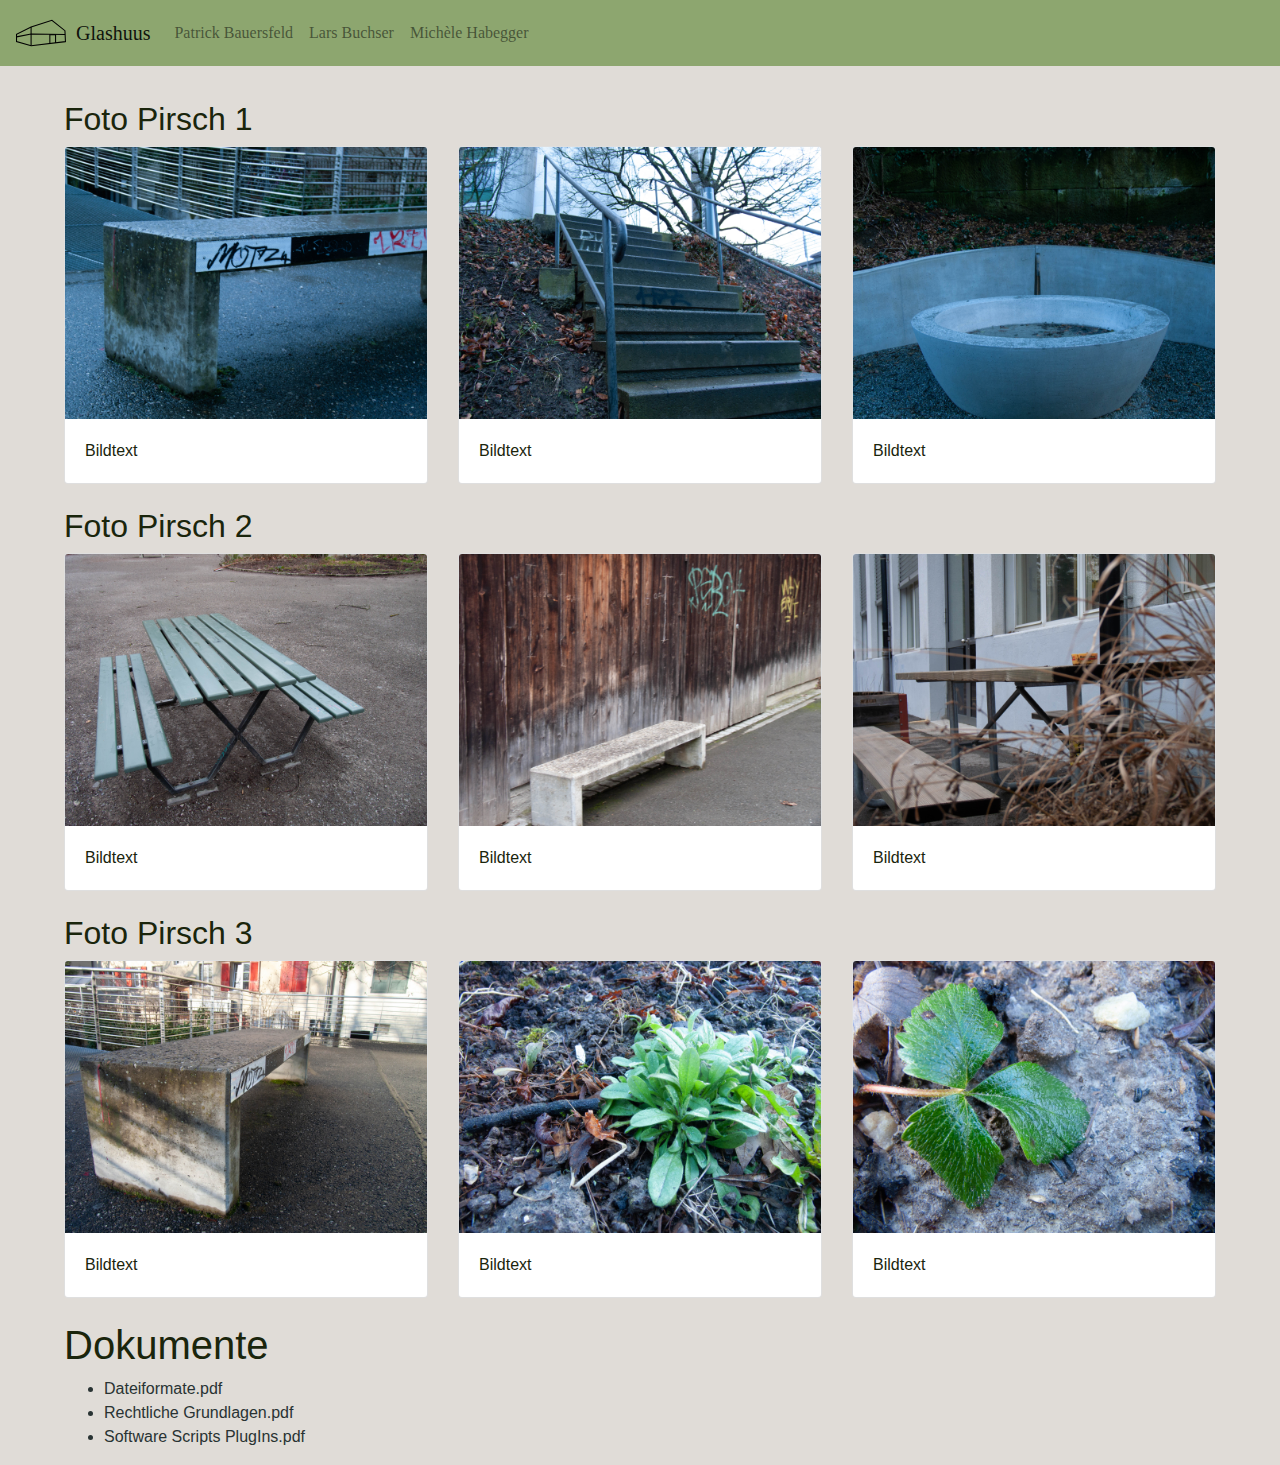
==== html/lars.html @ 7eaaaba9 "Fix bug." ====
<!DOCTYPE html>
<html>
  <head>
    <meta charset="utf-8">
    <meta name="viewport" content="width=device-width, initial-scale=1.0">
    <title>GLASHUUS</title>
    <link rel="stylesheet" type="text/css" href="../css/global.css">
    <link rel="stylesheet" href="https://maxcdn.bootstrapcdn.com/bootstrap/4.0.0/css/bootstrap.min.css" integrity="sha384-Gn5384xqQ1aoWXA+058RXPxPg6fy4IWvTNh0E263XmFcJlSAwiGgFAW/dAiS6JXm" crossorigin="anonymous">
    <link rel="shortcut icon" type="image/gif" href="../media/favicon.gif"/>
  </head>
  <body>
    <div id="navigation">
      <nav class="navbar navbar-expand-lg navbar-light fixed-top navbar-default">
        <img id="logo" src="../media/logo.svg" alt="Glashuus Logo" height="50" width="50">
        <a class="navbar-brand" href="../index.html">Glashuus</a>
        <button class="navbar-toggler" type="button" data-toggle="collapse" data-target="#navbarNav" aria-controls="navbarNav" aria-expanded="false" aria-label="Toggle navigation">
          <span class="navbar-toggler-icon"></span>
        </button>
        <div class="collapse navbar-collapse" id="navbarNav">
          <ul class="navbar-nav">
            <li class="nav-item">
              <a class="nav-link" href="patrick.html" >Patrick Bauersfeld<span class="sr-only">(current)</span></a>
            </li>
            <li class="nav-item">
              <a class="nav-link" href="lars.html"" >Lars Buchser</a>
            </li>
            <li class="nav-item">
              <a class="nav-link" href="michele.html">Michèle Habegger</a>
            </li>
          </ul>
        </div>
      </nav>
    </div>
    <div id="content">
      <div class="personalfoto">
        <h2>Foto Pirsch 1</h2>
        <div class="card-deck">
          <div class="card">
            <img class="card-img-top" src="..\media\michele\Serie1\P1050957.jpg" alt="Card image ">
            <div class="card-body">
              <p class="card-text">Bildtext</p>
            </div>
          </div>
          <div class="card">
            <img class="card-img-top" src="..\media\michele\Serie1\P1050980.jpg" alt="Card image ">
            <div class="card-body">
              <p class="card-text">Bildtext</p>
            </div>
          </div>
          <div class="card">
            <img class="card-img-top" src="..\media\michele\Serie1\P1060013.jpg" alt="Card image ">
            <div class="card-body">
              <p class="card-text">Bildtext</p>
            </div>
          </div>
        </div>
      </div>
      <div class="personalfoto">
        <h2>Foto Pirsch 2</h2>
        <div class="card-deck">
          <div class="card">
            <img class="card-img-top" src="..\media\michele\Serie2\P1060447.jpg" alt="Card image ">
            <div class="card-body">
              <p class="card-text">Bildtext</p>
            </div>
          </div>
          <div class="card">
            <img class="card-img-top" src="..\media\michele\Serie2\P1060485.jpg" alt="Card image ">
            <div class="card-body">
              <p class="card-text">Bildtext</p>
            </div>
          </div>
          <div class="card">
            <img class="card-img-top" src="..\media\michele\Serie2\P1060495.jpg" alt="Card image ">
            <div class="card-body">
              <p class="card-text">Bildtext</p>
            </div>
          </div>
        </div>
      </div>
      <div class="personalfoto">
        <h2>Foto Pirsch 3</h2>
        <div class="card-deck">
          <div class="card">
            <img class="card-img-top" src="..\media\michele\Serie3\P1050222.jpg" alt="Card image ">
            <div class="card-body">
              <p class="card-text">Bildtext</p>
            </div>
          </div>
          <div class="card">
            <img class="card-img-top" src="..\media\michele\Serie3\P1050248.jpg" alt="Card image ">
            <div class="card-body">
              <p class="card-text">Bildtext</p>
            </div>
          </div>
          <div class="card">
            <img class="card-img-top" src="..\media\michele\Serie3\P1050266.jpg" alt="Card image ">
            <div class="card-body">
              <p class="card-text">Bildtext</p>
            </div>
          </div>
        </div>
      </div>
      <div class="heading">
        <h1>Dokumente</h1>
      </div>
      <ul>
        <a class="link" href="..\media\michele\documents\Dateiformate.pdf" target="_blank"><li>Dateiformate.pdf</li></a>
        <a class="link" href="..\media\michele\documents\RechtlicheGrundlagen.pdf" target="_blank"><li>Rechtliche Grundlagen.pdf</li></a>
        <a class="link" href="..\media\michele\documents\Software_Scripts_PlugIns.pdf" target="_blank"><li>Software Scripts PlugIns.pdf</li></a>
      </ul>
    </div>
    <script src="https://code.jquery.com/jquery-3.2.1.slim.min.js" integrity="sha384-KJ3o2DKtIkvYIK3UENzmM7KCkRr/rE9/Qpg6aAZGJwFDMVNA/GpGFF93hXpG5KkN" crossorigin="anonymous"></script>
    <script src="https://cdnjs.cloudflare.com/ajax/libs/popper.js/1.12.9/umd/popper.min.js" integrity="sha384-ApNbgh9B+Y1QKtv3Rn7W3mgPxhU9K/ScQsAP7hUibX39j7fakFPskvXusvfa0b4Q" crossorigin="anonymous"></script>
    <script src="https://maxcdn.bootstrapcdn.com/bootstrap/4.0.0/js/bootstrap.min.js" integrity="sha384-JZR6Spejh4U02d8jOt6vLEHfe/JQGiRRSQQxSfFWpi1MquVdAyjUar5+76PVCmYl" crossorigin="anonymous"></script>
  </body>
</html>
---- css/global.css ----
html{
  scroll-behavior: smooth;
}

body{
  width: 100%;
  background-color: rgb(194, 185, 176, 0.5) !important;
   font-family: Montserrat;
}

#content{
  width: 90%;
  margin-right: 5%;
  margin-left: 5%;
  margin-top: 100px;
  color: rgb(26, 37, 12) !important;
}

#logo {
  margin-right: 10px;
}

.navbar-default{
  background-color: rgb(141, 166, 111, 1);
  border: 0;
  font-family: Montserrat;
}

.personalfoto{
    margin-top: 2%;
    margin-bottom: 2%;
 }

 .heading{
   margin-top: 2%;
 }

 .link{
   color:#293333;
 }

 .beer-slider {
  font-family: Montserrat;
  text-transform: uppercase;
  font-size: 0.75rem;
  letter-spacing: 1px;
  margin-bottom: 1.5rem;
}

.patrick, .lars, .michele {
  position: relative;
  display: flex;
  justify-content: space-around;
  align-items: center;
  flex-wrap: wrap;
  flex-direction: row;
  width: 100%;
}

h2 {
  margin-top: 100px;
}
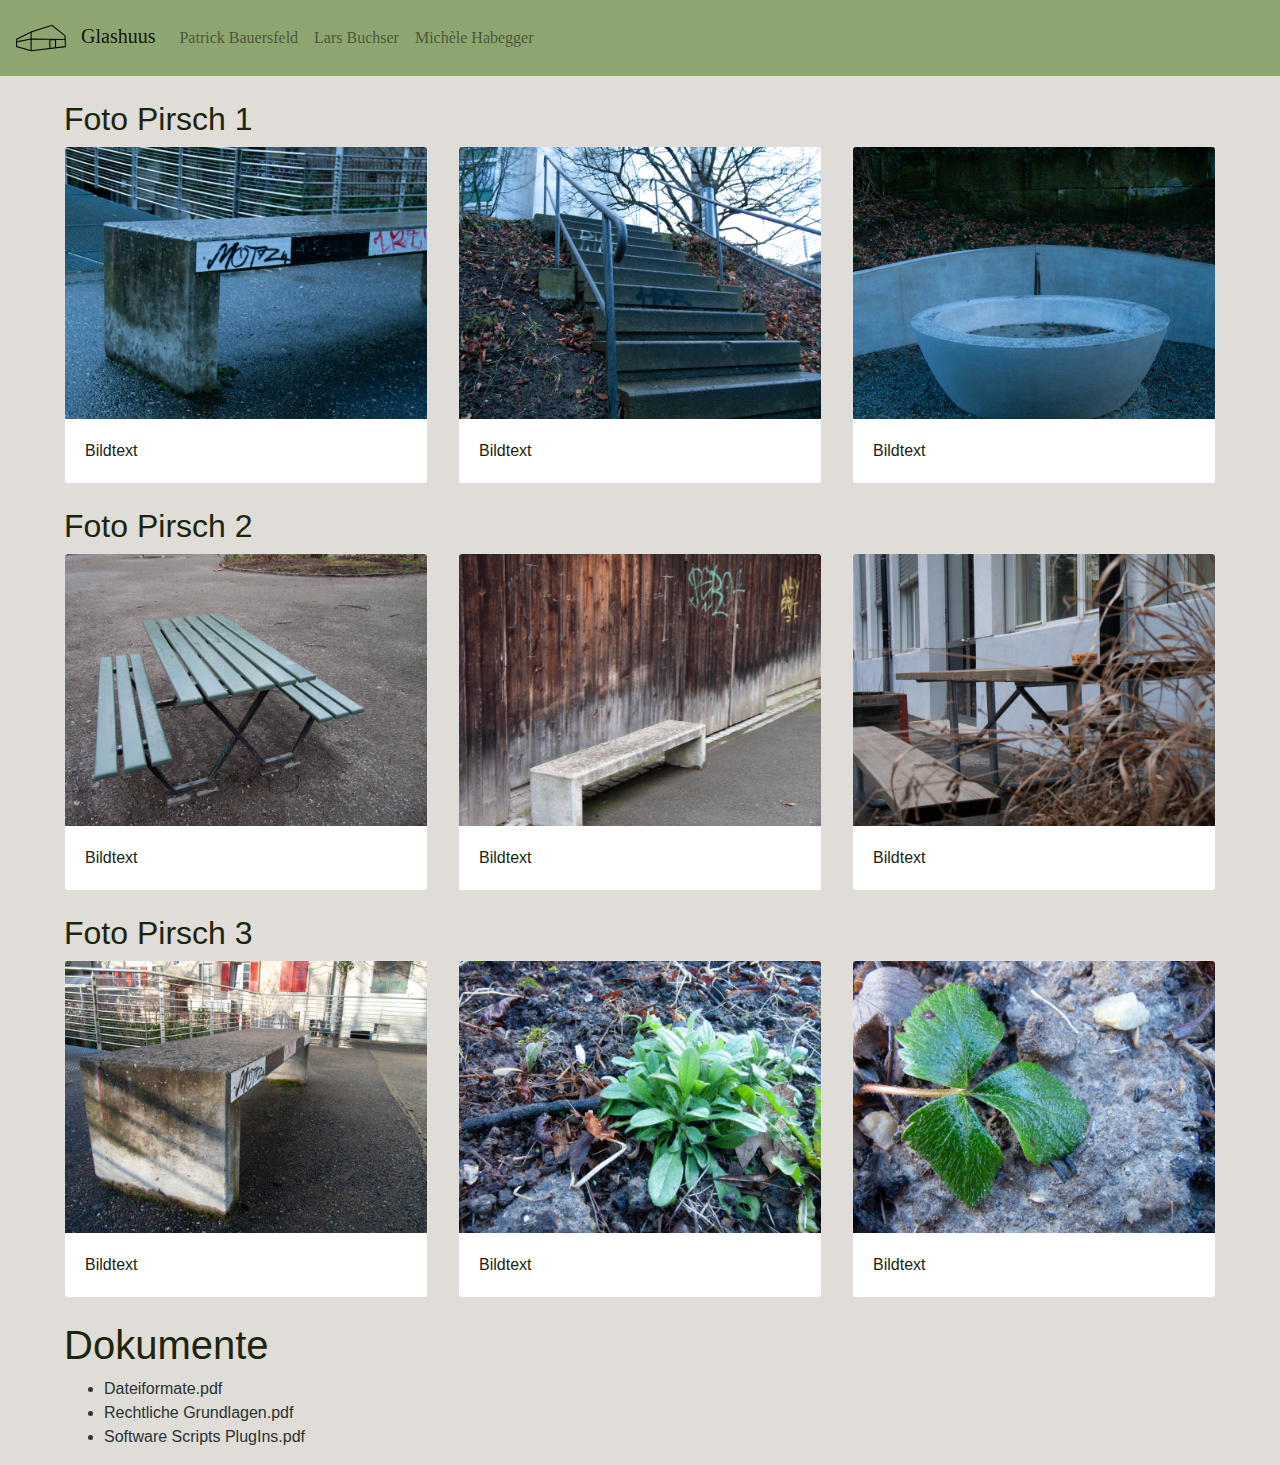
==== commit 6d71e5cb: "Improve navbar. Icon is now a link too." ====
--- a/html/lars.html
+++ b/html/lars.html
@@ -11,8 +11,10 @@
   <body>
     <div id="navigation">
       <nav class="navbar navbar-expand-lg navbar-light fixed-top navbar-default">
-        <img id="logo" src="../media/logo.svg" alt="Glashuus Logo" height="50" width="50">
-        <a class="navbar-brand" href="../index.html">Glashuus</a>
+        <a class="navbar-brand" href="../index.html">
+          <img id="logo" src="../media/logo.svg" alt="Glashuus Logo" height="50" width="50">
+          <span>Glashuus</span>
+        </a>
         <button class="navbar-toggler" type="button" data-toggle="collapse" data-target="#navbarNav" aria-controls="navbarNav" aria-expanded="false" aria-label="Toggle navigation">
           <span class="navbar-toggler-icon"></span>
         </button>
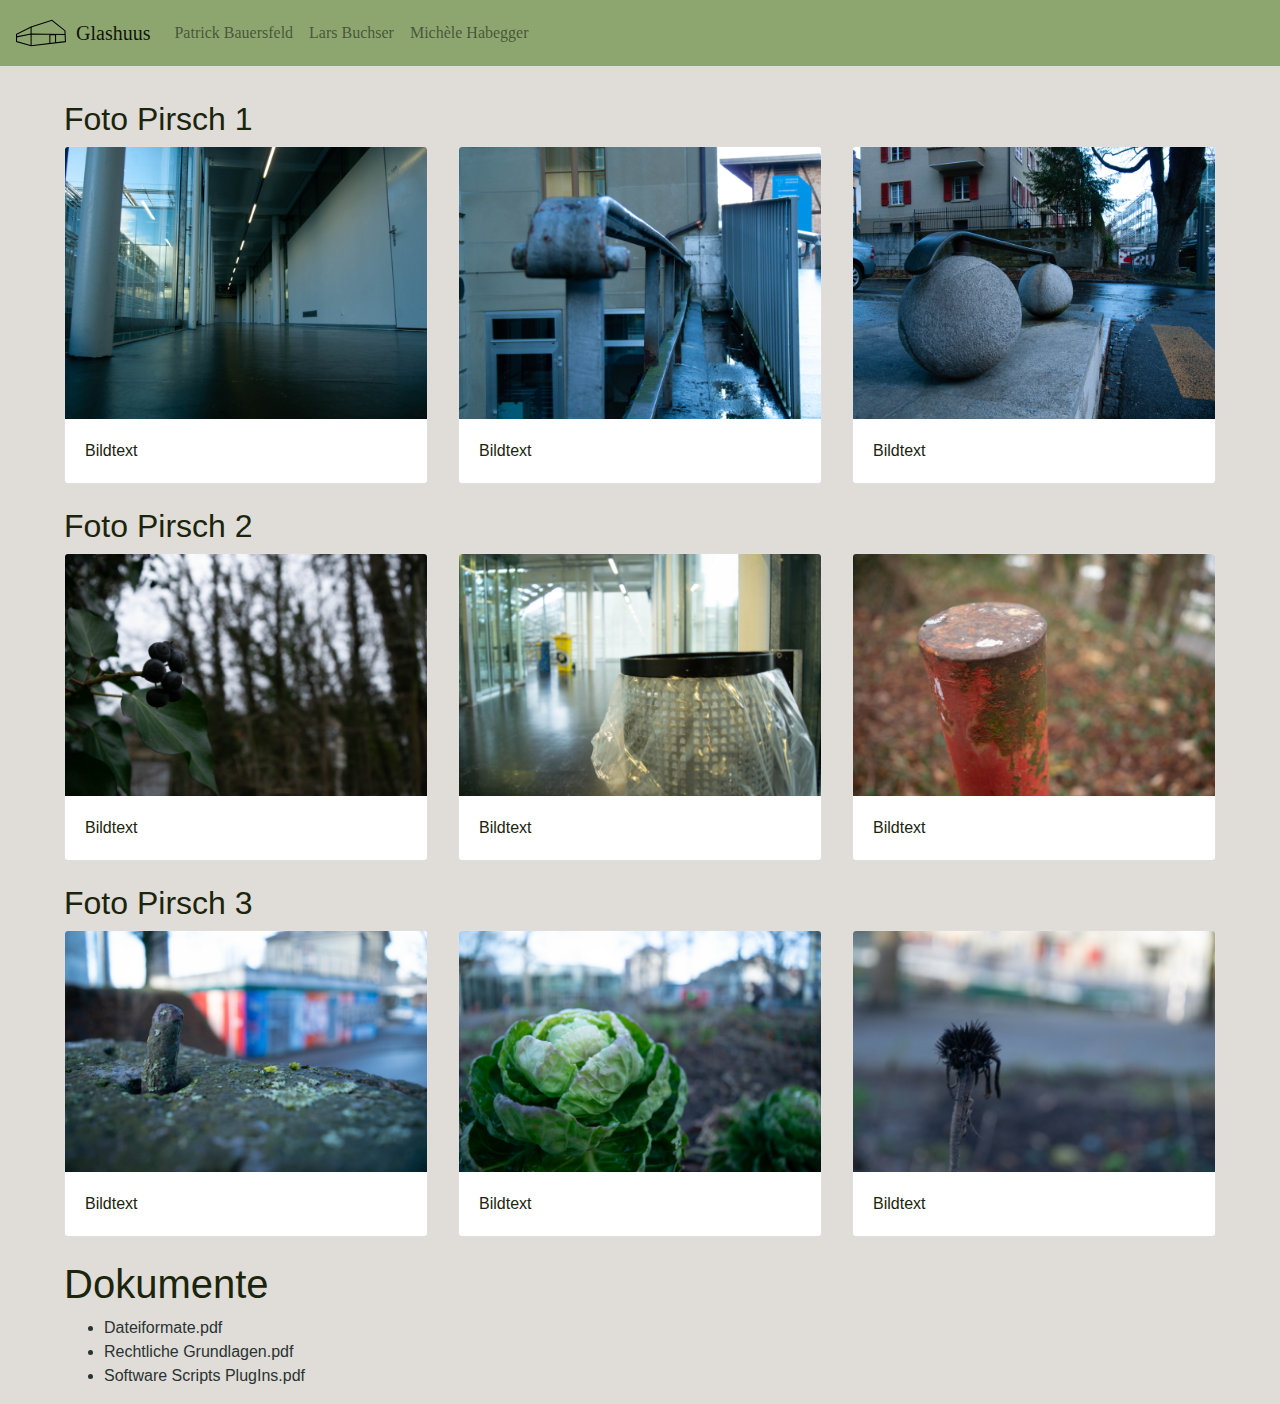
==== commit 90e74b1f: "add images" ====
--- a/html/lars.html
+++ b/html/lars.html
@@ -11,17 +11,15 @@
   <body>
     <div id="navigation">
       <nav class="navbar navbar-expand-lg navbar-light fixed-top navbar-default">
-        <a class="navbar-brand" href="../index.html">
-          <img id="logo" src="../media/logo.svg" alt="Glashuus Logo" height="50" width="50">
-          <span>Glashuus</span>
-        </a>
+        <img id="logo" src="../media/logo.svg" alt="Glashuus Logo" height="50" width="50">
+        <a class="navbar-brand" href="../index.html">Glashuus</a>
         <button class="navbar-toggler" type="button" data-toggle="collapse" data-target="#navbarNav" aria-controls="navbarNav" aria-expanded="false" aria-label="Toggle navigation">
           <span class="navbar-toggler-icon"></span>
         </button>
         <div class="collapse navbar-collapse" id="navbarNav">
           <ul class="navbar-nav">
             <li class="nav-item">
-              <a class="nav-link" href="patrick.html" >Patrick Bauersfeld<span class="sr-only">(current)</span></a>
+              <a class="nav-link" href=patrick.html >Patrick Bauersfeld<span class="sr-only">(current)</span></a>
             </li>
             <li class="nav-item">
               <a class="nav-link" href="lars.html"" >Lars Buchser</a>
@@ -38,19 +36,19 @@
         <h2>Foto Pirsch 1</h2>
         <div class="card-deck">
           <div class="card">
-            <img class="card-img-top" src="..\media\michele\Serie1\P1050957.jpg" alt="Card image ">
+            <img class="card-img-top" src="..\media\lars\Serie1\gang_Prisch1.jpg" alt="Card image ">
             <div class="card-body">
               <p class="card-text">Bildtext</p>
             </div>
           </div>
           <div class="card">
-            <img class="card-img-top" src="..\media\michele\Serie1\P1050980.jpg" alt="Card image ">
+            <img class="card-img-top" src="..\media\lars\Serie1\Geländer_Prisch1.jpg" alt="Card image ">
             <div class="card-body">
               <p class="card-text">Bildtext</p>
             </div>
           </div>
           <div class="card">
-            <img class="card-img-top" src="..\media\michele\Serie1\P1060013.jpg" alt="Card image ">
+            <img class="card-img-top" src="..\media\lars\Serie1\Steinkugel_Prisch1.jpg" alt="Card image ">
             <div class="card-body">
               <p class="card-text">Bildtext</p>
             </div>
@@ -61,19 +59,19 @@
         <h2>Foto Pirsch 2</h2>
         <div class="card-deck">
           <div class="card">
-            <img class="card-img-top" src="..\media\michele\Serie2\P1060447.jpg" alt="Card image ">
+            <img class="card-img-top" src="..\media\lars\Serie2\beeren_Pirsch2.jpg" alt="Card image ">
             <div class="card-body">
               <p class="card-text">Bildtext</p>
             </div>
           </div>
           <div class="card">
-            <img class="card-img-top" src="..\media\michele\Serie2\P1060485.jpg" alt="Card image ">
+            <img class="card-img-top" src="..\media\lars\Serie2\mull_Pirsch2.jpg" alt="Card image ">
             <div class="card-body">
               <p class="card-text">Bildtext</p>
             </div>
           </div>
           <div class="card">
-            <img class="card-img-top" src="..\media\michele\Serie2\P1060495.jpg" alt="Card image ">
+            <img class="card-img-top" src="..\media\lars\Serie2\Pfosten_Pirsch2.jpg" alt="Card image ">
             <div class="card-body">
               <p class="card-text">Bildtext</p>
             </div>
@@ -84,19 +82,19 @@
         <h2>Foto Pirsch 3</h2>
         <div class="card-deck">
           <div class="card">
-            <img class="card-img-top" src="..\media\michele\Serie3\P1050222.jpg" alt="Card image ">
+            <img class="card-img-top" src="..\media\lars\Serie3\Bolzen_Pirsch3.jpg" alt="Card image ">
             <div class="card-body">
               <p class="card-text">Bildtext</p>
             </div>
           </div>
           <div class="card">
-            <img class="card-img-top" src="..\media\michele\Serie3\P1050248.jpg" alt="Card image ">
+            <img class="card-img-top" src="..\media\lars\Serie3\Kohl_Pirsch3.jpg" alt="Card image ">
             <div class="card-body">
               <p class="card-text">Bildtext</p>
             </div>
           </div>
           <div class="card">
-            <img class="card-img-top" src="..\media\michele\Serie3\P1050266.jpg" alt="Card image ">
+            <img class="card-img-top" src="..\media\lars\Serie3\Welkl_Pirsch3.jpg" alt="Card image ">
             <div class="card-body">
               <p class="card-text">Bildtext</p>
             </div>
@@ -107,9 +105,9 @@
         <h1>Dokumente</h1>
       </div>
       <ul>
-        <a class="link" href="..\media\michele\documents\Dateiformate.pdf" target="_blank"><li>Dateiformate.pdf</li></a>
-        <a class="link" href="..\media\michele\documents\RechtlicheGrundlagen.pdf" target="_blank"><li>Rechtliche Grundlagen.pdf</li></a>
-        <a class="link" href="..\media\michele\documents\Software_Scripts_PlugIns.pdf" target="_blank"><li>Software Scripts PlugIns.pdf</li></a>
+        <a class="link" href="..\media\lars\documents\Dateitformen_Lars_Buchser.pdf" target="_blank"><li>Dateiformate.pdf</li></a>
+        <a class="link" href="..\media\lars\documents\iet17f_LarsBuchser _Urheberrecht vs. Copyright.pdf" target="_blank"><li>Rechtliche Grundlagen.pdf</li></a>
+        <a class="link" href="..\media\lars\documents\Software_Scripts_PlugIns.pdf" target="_blank"><li>Software Scripts PlugIns.pdf</li></a>
       </ul>
     </div>
     <script src="https://code.jquery.com/jquery-3.2.1.slim.min.js" integrity="sha384-KJ3o2DKtIkvYIK3UENzmM7KCkRr/rE9/Qpg6aAZGJwFDMVNA/GpGFF93hXpG5KkN" crossorigin="anonymous"></script>
--- a/css/global.css
+++ b/css/global.css
@@ -57,6 +57,20 @@
   width: 100%;
 }
 
-h2 {
-  margin-top: 100px;
+h1 {
+  margin-top: 8%;
 }
+
+.video {
+    width: 560px;
+    height: 315px;
+    overflow-y: hidden;
+}
+
+/* Smartphone Portrait and Landscape */
+@media only screen
+and (max-device-width : 480px){
+    .mobileShow {display: inherit;}
+    .desktopShow {display: none;}
+    .video{width: 300px; height: 170px;}
+}
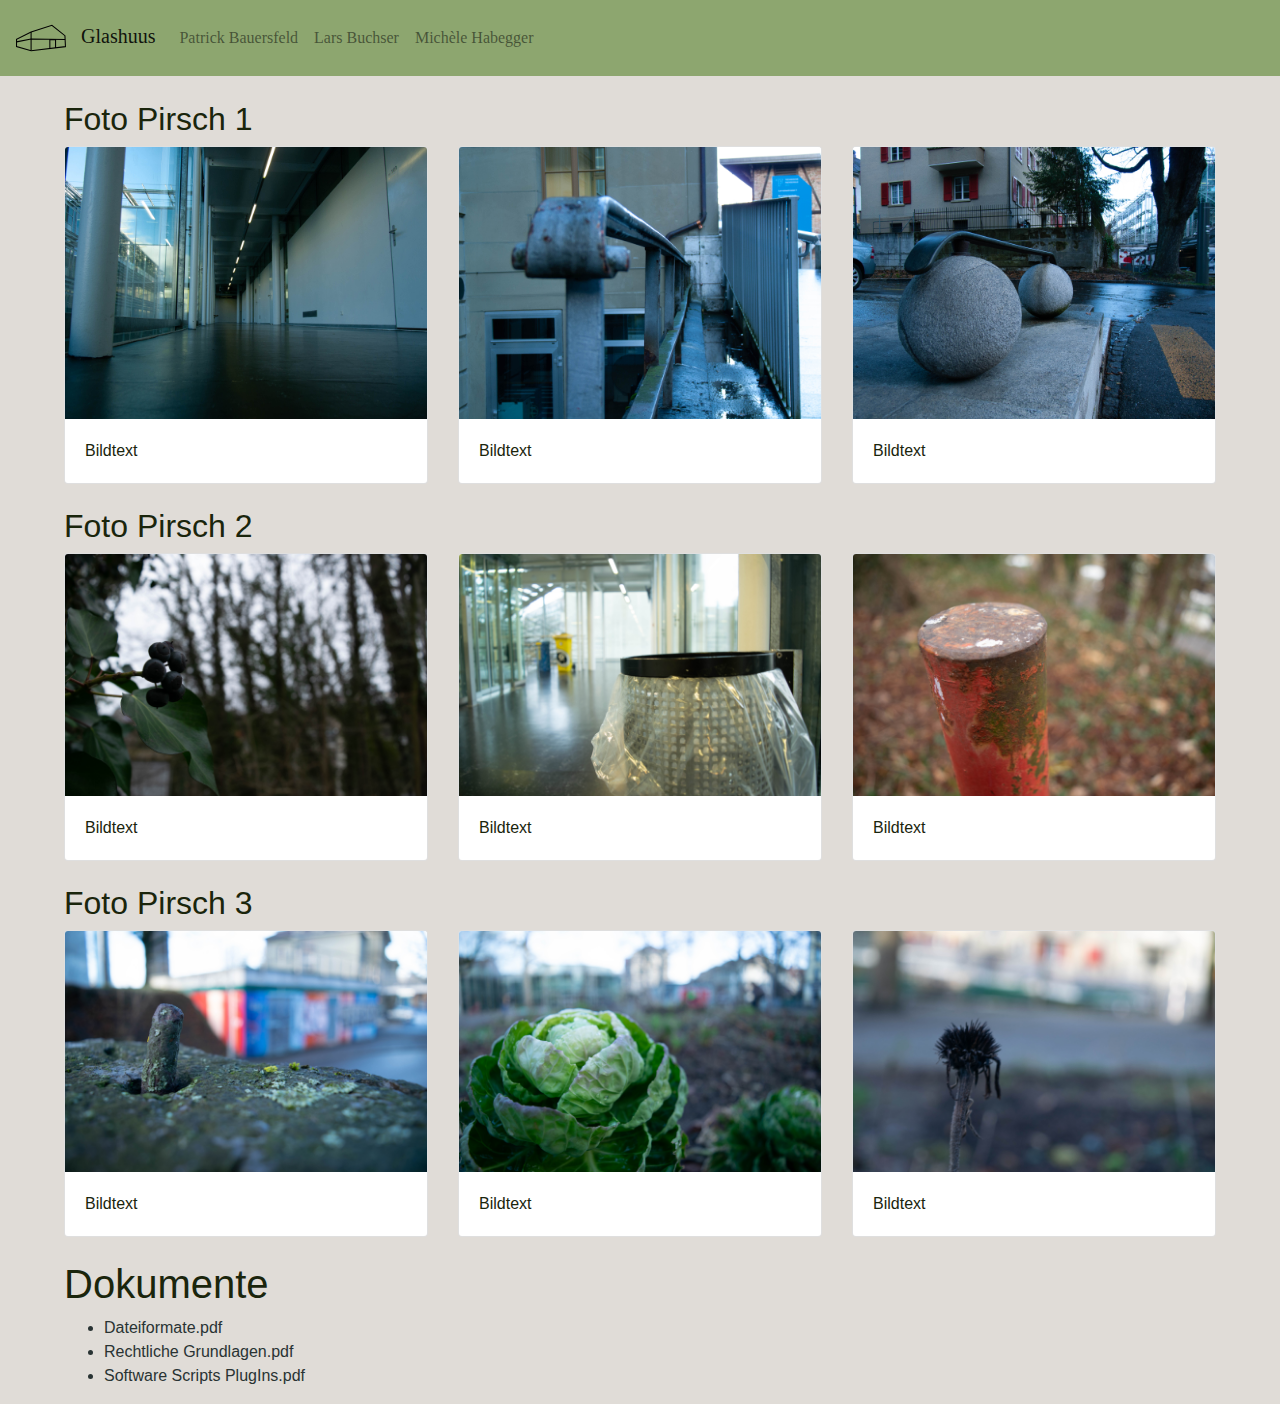
==== commit 1f46d8aa: "fix conflicts" ====
--- a/html/lars.html
+++ b/html/lars.html
@@ -11,8 +11,10 @@
   <body>
     <div id="navigation">
       <nav class="navbar navbar-expand-lg navbar-light fixed-top navbar-default">
-        <img id="logo" src="../media/logo.svg" alt="Glashuus Logo" height="50" width="50">
-        <a class="navbar-brand" href="../index.html">Glashuus</a>
+        <a class="navbar-brand" href="../index.html">
+          <img id="logo" src="../media/logo.svg" alt="Glashuus Logo" height="50" width="50">
+          <span>Glashuus</span>
+        </a>
         <button class="navbar-toggler" type="button" data-toggle="collapse" data-target="#navbarNav" aria-controls="navbarNav" aria-expanded="false" aria-label="Toggle navigation">
           <span class="navbar-toggler-icon"></span>
         </button>
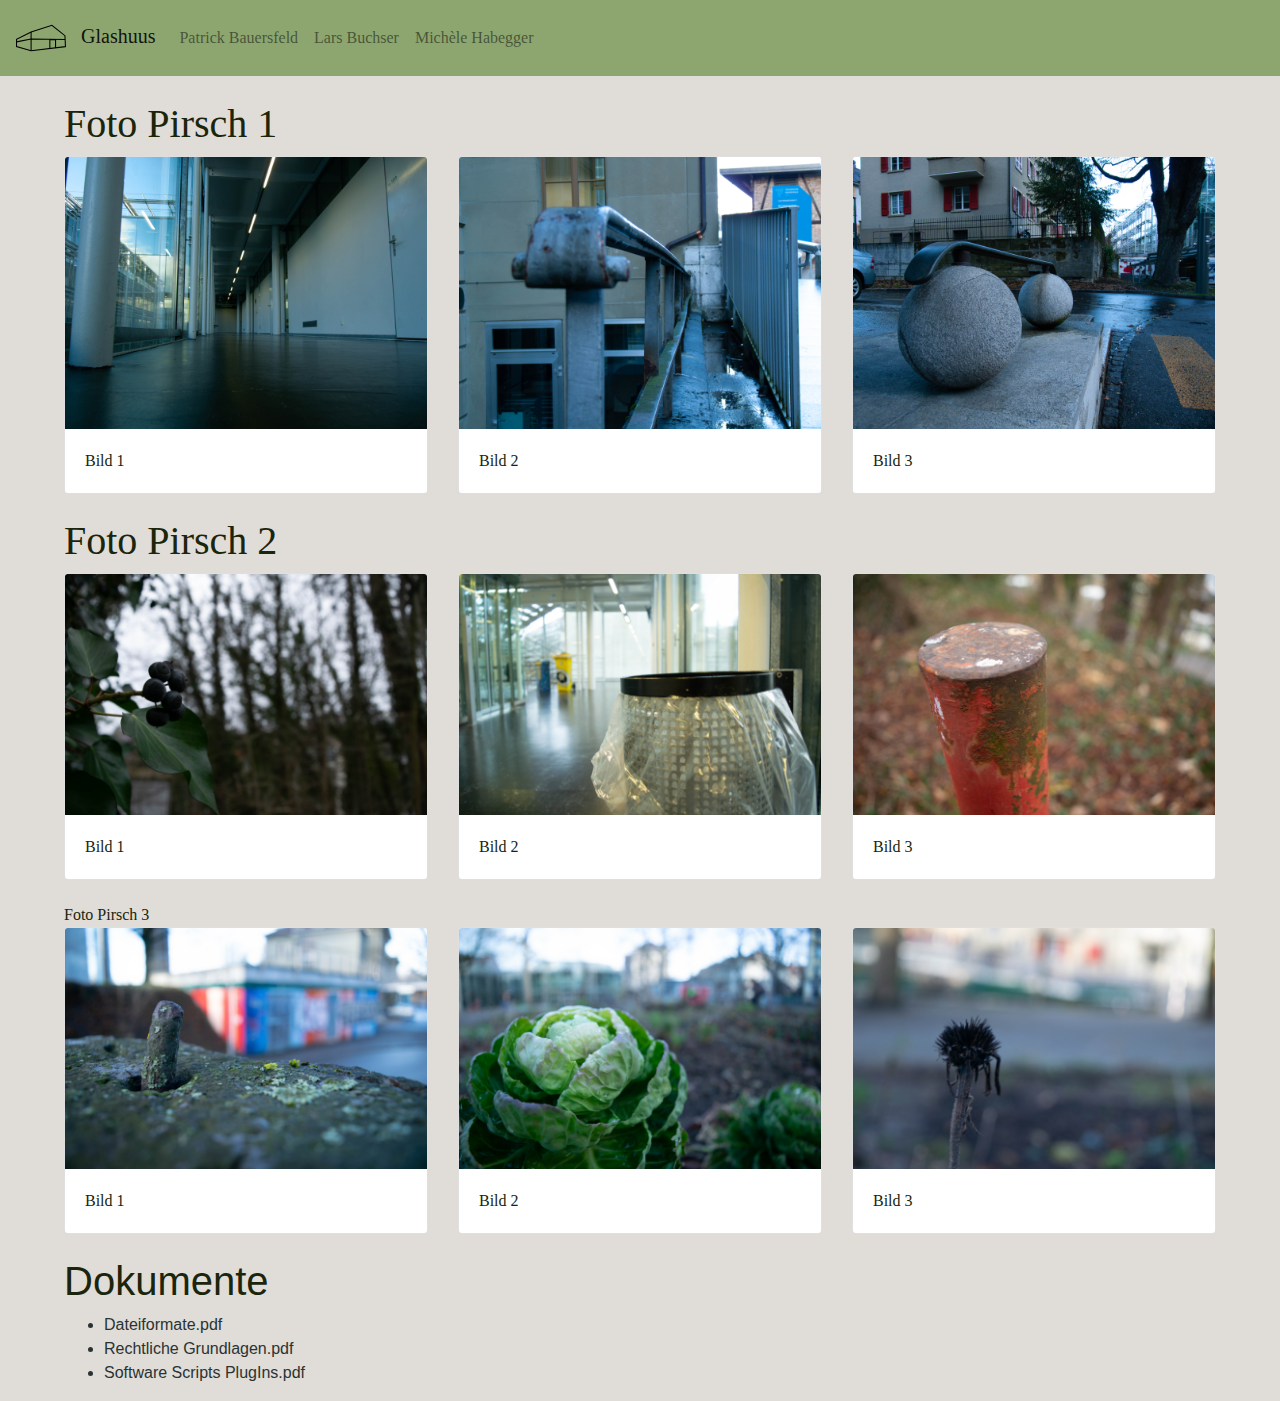
==== commit c078fdec: "update layout" ====
--- a/html/lars.html
+++ b/html/lars.html
@@ -35,70 +35,70 @@
     </div>
     <div id="content">
       <div class="personalfoto">
-        <h2>Foto Pirsch 1</h2>
+        <h1>Foto Pirsch 1</h1>
         <div class="card-deck">
           <div class="card">
             <img class="card-img-top" src="..\media\lars\Serie1\gang_Prisch1.jpg" alt="Card image ">
             <div class="card-body">
-              <p class="card-text">Bildtext</p>
+              <p class="card-text">Bild 1</p>
             </div>
           </div>
           <div class="card">
             <img class="card-img-top" src="..\media\lars\Serie1\Geländer_Prisch1.jpg" alt="Card image ">
             <div class="card-body">
-              <p class="card-text">Bildtext</p>
+              <p class="card-text">Bild 2</p>
             </div>
           </div>
           <div class="card">
             <img class="card-img-top" src="..\media\lars\Serie1\Steinkugel_Prisch1.jpg" alt="Card image ">
             <div class="card-body">
-              <p class="card-text">Bildtext</p>
+              <p class="card-text">Bild 3</p>
             </div>
           </div>
         </div>
       </div>
       <div class="personalfoto">
-        <h2>Foto Pirsch 2</h2>
+        <h1>Foto Pirsch 2</h1>
         <div class="card-deck">
           <div class="card">
             <img class="card-img-top" src="..\media\lars\Serie2\beeren_Pirsch2.jpg" alt="Card image ">
             <div class="card-body">
-              <p class="card-text">Bildtext</p>
+              <p class="card-text">Bild 1</p>
             </div>
           </div>
           <div class="card">
             <img class="card-img-top" src="..\media\lars\Serie2\mull_Pirsch2.jpg" alt="Card image ">
             <div class="card-body">
-              <p class="card-text">Bildtext</p>
+              <p class="card-text">Bild 2</p>
             </div>
           </div>
           <div class="card">
             <img class="card-img-top" src="..\media\lars\Serie2\Pfosten_Pirsch2.jpg" alt="Card image ">
             <div class="card-body">
-              <p class="card-text">Bildtext</p>
+              <p class="card-text">Bild 3</p>
             </div>
           </div>
         </div>
       </div>
       <div class="personalfoto">
-        <h2>Foto Pirsch 3</h2>
+        <h11>Foto Pirsch 3</h1>
         <div class="card-deck">
           <div class="card">
             <img class="card-img-top" src="..\media\lars\Serie3\Bolzen_Pirsch3.jpg" alt="Card image ">
             <div class="card-body">
-              <p class="card-text">Bildtext</p>
+              <p class="card-text">Bild 1</p>
             </div>
           </div>
           <div class="card">
             <img class="card-img-top" src="..\media\lars\Serie3\Kohl_Pirsch3.jpg" alt="Card image ">
             <div class="card-body">
-              <p class="card-text">Bildtext</p>
+              <p class="card-text">Bild 2</p>
             </div>
           </div>
           <div class="card">
             <img class="card-img-top" src="..\media\lars\Serie3\Welkl_Pirsch3.jpg" alt="Card image ">
             <div class="card-body">
-              <p class="card-text">Bildtext</p>
+              <p class="card-text">Bild 3</p>
             </div>
           </div>
         </div>
@@ -109,7 +109,7 @@
       <ul>
         <a class="link" href="..\media\lars\documents\Dateitformen_Lars_Buchser.pdf" target="_blank"><li>Dateiformate.pdf</li></a>
         <a class="link" href="..\media\lars\documents\iet17f_LarsBuchser _Urheberrecht vs. Copyright.pdf" target="_blank"><li>Rechtliche Grundlagen.pdf</li></a>
-        <a class="link" href="..\media\lars\documents\Software_Scripts_PlugIns.pdf" target="_blank"><li>Software Scripts PlugIns.pdf</li></a>
+        <a class="link" href="..\media\lars\documents\Programme_scripts_plugins_Lars_Buchser.pdf" target="_blank"><li>Software Scripts PlugIns.pdf</li></a>
       </ul>
     </div>
     <script src="https://code.jquery.com/jquery-3.2.1.slim.min.js" integrity="sha384-KJ3o2DKtIkvYIK3UENzmM7KCkRr/rE9/Qpg6aAZGJwFDMVNA/GpGFF93hXpG5KkN" crossorigin="anonymous"></script>
--- a/css/global.css
+++ b/css/global.css
@@ -1,11 +1,12 @@
 html{
   scroll-behavior: smooth;
+  font-family: Montserrat;
 }
 
 body{
   width: 100%;
   background-color: rgb(194, 185, 176, 0.5) !important;
-   font-family: Montserrat;
+  font-family: Montserrat;
 }
 
 #content{
@@ -29,6 +30,7 @@
 .personalfoto{
     margin-top: 2%;
     margin-bottom: 2%;
+    font-family: Montserrat;
  }
 
  .heading{
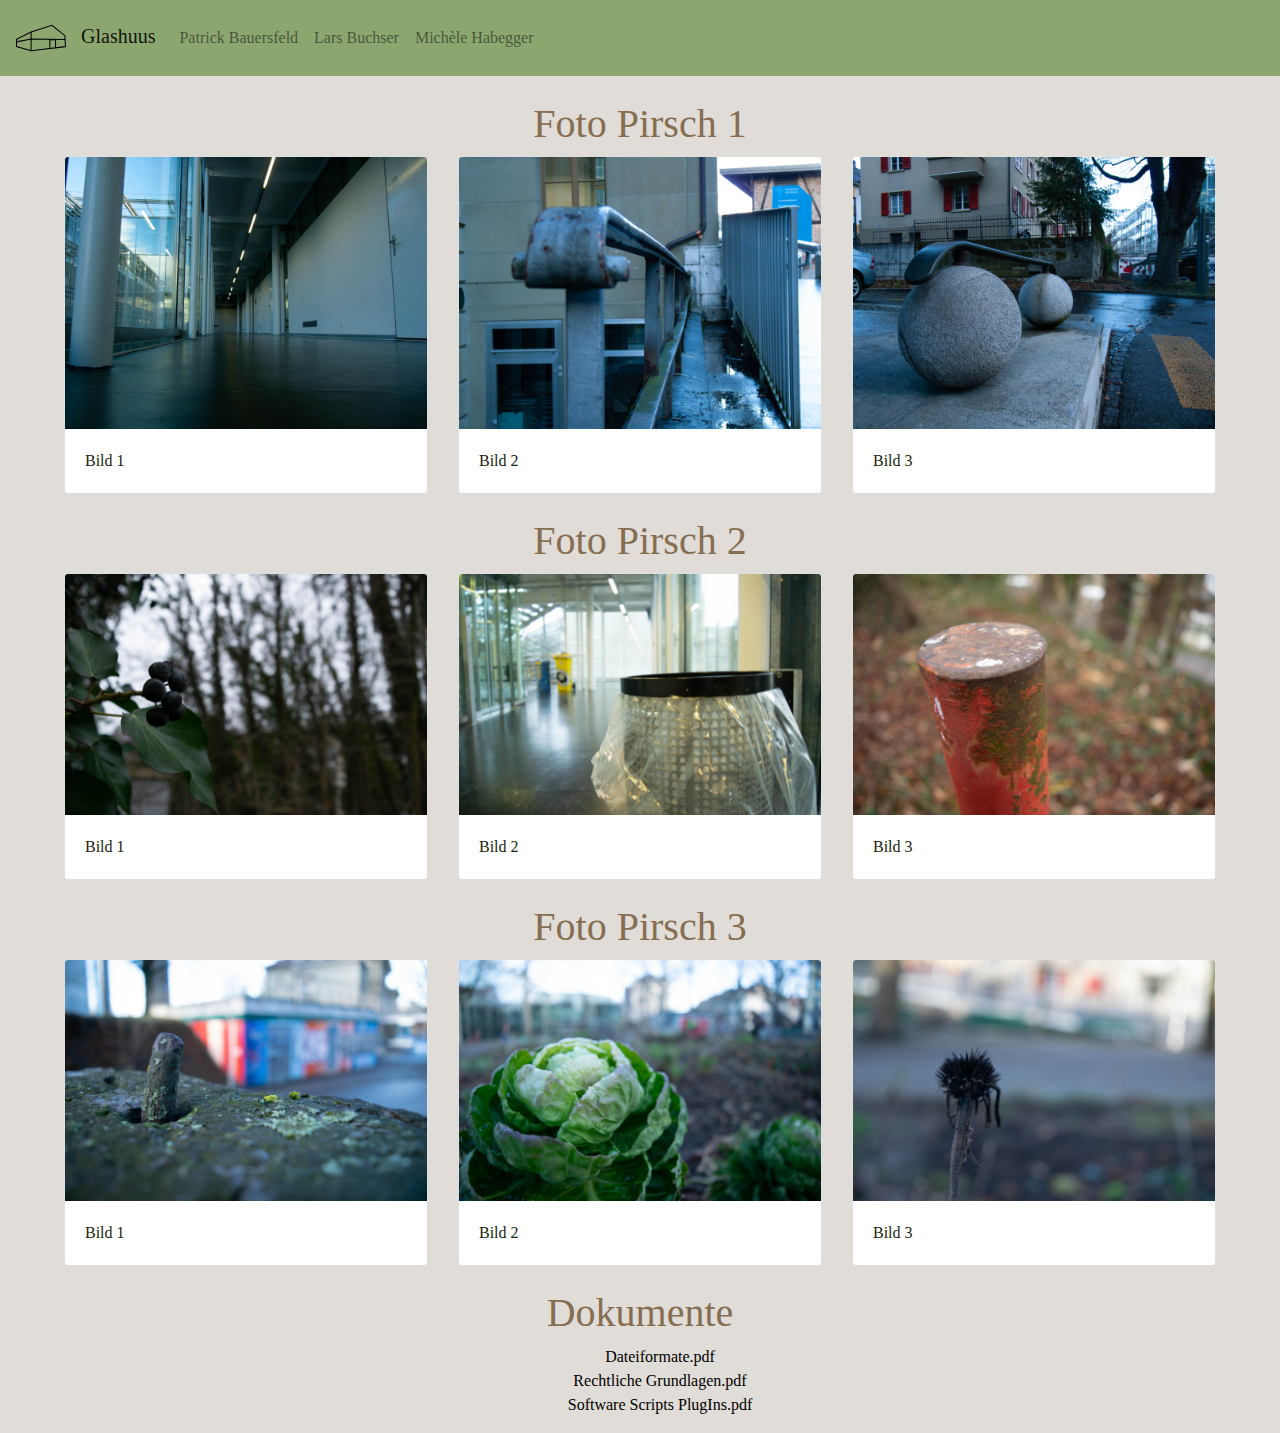
==== commit d78ba1a0: "updated link" ====
--- a/html/lars.html
+++ b/html/lars.html
@@ -81,7 +81,7 @@
         </div>
       </div>
       <div class="personalfoto">
-        <h11>Foto Pirsch 3</h1>
+        <h1>Foto Pirsch 3</h1>
         <div class="card-deck">
           <div class="card">
             <img class="card-img-top" src="..\media\lars\Serie3\Bolzen_Pirsch3.jpg" alt="Card image ">
--- a/css/global.css
+++ b/css/global.css
@@ -21,9 +21,15 @@
   margin-right: 10px;
 }
 
+#navigation{
+  color: rgb(134, 110, 82) !important;
+  font-family: Montserrat;
+}
+
 .navbar-default{
-  background-color: rgb(141, 166, 111, 1);
+  background-color: rgb(141, 166, 112, 1);
   border: 0;
+  color: rgb(134, 110, 82) !important;
   font-family: Montserrat;
 }
 
@@ -35,10 +41,25 @@
 
  .heading{
    margin-top: 2%;
+   font-family: Montserrat;
+   text-align: center;
  }
 
  .link{
-   color:#293333;
+   color: black;
+   font-family: Montserrat;
+   text-align: center;
+   list-style-type: none;
+ }
+
+ a {
+   color: #ffffff;
+   font-family: Montserrat;
+ }
+
+ a:hover {
+   color: #ffffff;
+   font-family: Montserrat;
  }
 
  .beer-slider {
@@ -61,12 +82,16 @@
 
 h1 {
   margin-top: 8%;
+  color: rgb(134, 110, 82) !important;
+  font-family: Montserrat;
+  text-align: center;
 }
 
 .video {
     width: 560px;
     height: 315px;
     overflow-y: hidden;
+    align-items: center;
 }
 
 /* Smartphone Portrait and Landscape */
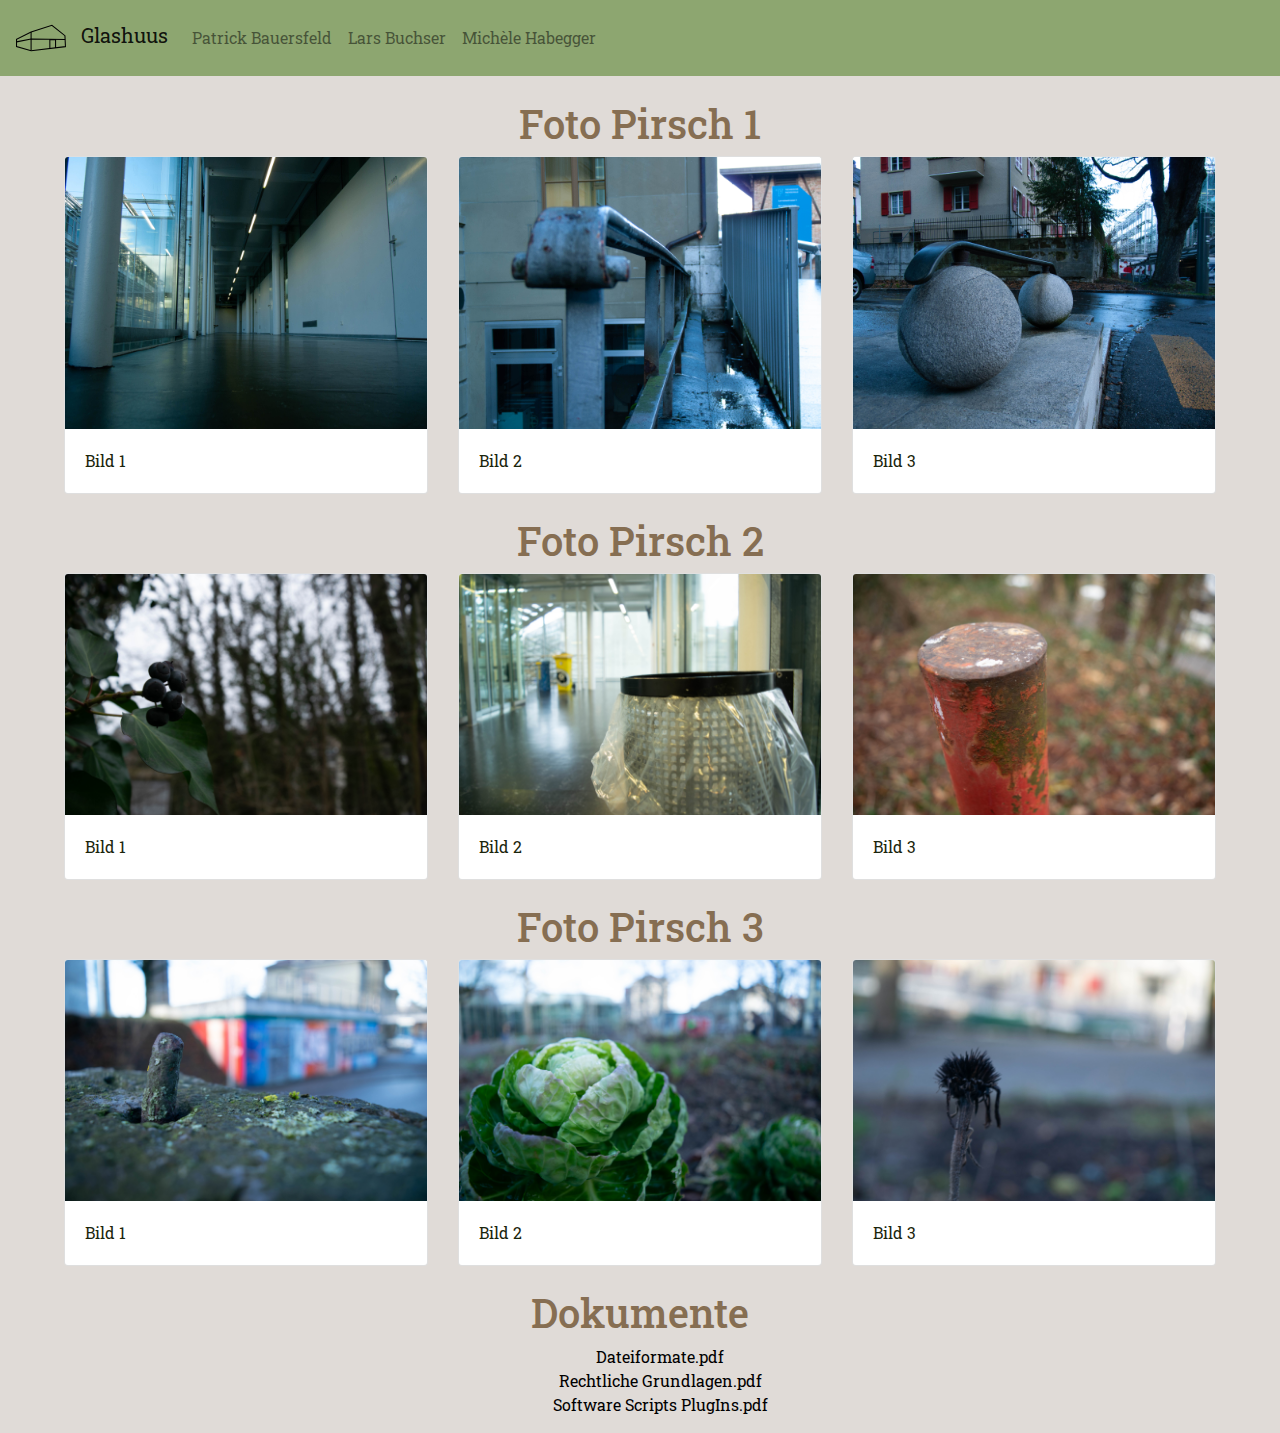
==== commit 98d51103: "Fix bugs with links." ====
--- a/html/lars.html
+++ b/html/lars.html
@@ -107,9 +107,9 @@
         <h1>Dokumente</h1>
       </div>
       <ul>
-        <a class="link" href="..\media\lars\documents\Dateitformen_Lars_Buchser.pdf" target="_blank"><li>Dateiformate.pdf</li></a>
-        <a class="link" href="..\media\lars\documents\iet17f_LarsBuchser _Urheberrecht vs. Copyright.pdf" target="_blank"><li>Rechtliche Grundlagen.pdf</li></a>
-        <a class="link" href="..\media\lars\documents\Programme_scripts_plugins_Lars_Buchser.pdf" target="_blank"><li>Software Scripts PlugIns.pdf</li></a>
+        <li class="link"><a href="..\media\lars\documents\Dateitformen_Lars_Buchser.pdf" target="_blank">Dateiformate.pdf</a></li>
+        <li class="link"><a href="..\media\lars\documents\iet17f_LarsBuchser _Urheberrecht vs. Copyright.pdf" target="_blank">Rechtliche Grundlagen.pdf</a></li>
+        <li class="link"><a href="..\media\lars\documents\Programme_scripts_plugins_Lars_Buchser.pdf" target="_blank">Software Scripts PlugIns.pdf</a></li>
       </ul>
     </div>
     <script src="https://code.jquery.com/jquery-3.2.1.slim.min.js" integrity="sha384-KJ3o2DKtIkvYIK3UENzmM7KCkRr/rE9/Qpg6aAZGJwFDMVNA/GpGFF93hXpG5KkN" crossorigin="anonymous"></script>
--- a/css/global.css
+++ b/css/global.css
@@ -1,12 +1,13 @@
+@import url('https://fonts.googleapis.com/css?family=Roboto+Slab&display=swap');
+
 html{
   scroll-behavior: smooth;
-  font-family: Montserrat;
 }
 
 body{
   width: 100%;
-  background-color: rgb(194, 185, 176, 0.5) !important;
-  font-family: Montserrat;
+  background-color: rgb(224, 219, 215) !important;
+    font-family: 'Roboto Slab', serif !important;
 }
 
 #content{
@@ -23,47 +24,35 @@
 
 #navigation{
   color: rgb(134, 110, 82) !important;
-  font-family: Montserrat;
 }
 
 .navbar-default{
-  background-color: rgb(141, 166, 112, 1);
+  background-color: rgb(141, 166, 112);
   border: 0;
   color: rgb(134, 110, 82) !important;
-  font-family: Montserrat;
 }
 
 .personalfoto{
     margin-top: 2%;
     margin-bottom: 2%;
-    font-family: Montserrat;
  }
 
  .heading{
    margin-top: 2%;
-   font-family: Montserrat;
    text-align: center;
  }
 
  .link{
-   color: black;
-   font-family: Montserrat;
    text-align: center;
    list-style-type: none;
  }
 
- a {
-   color: #ffffff;
-   font-family: Montserrat;
- }
-
- a:hover {
-   color: #ffffff;
-   font-family: Montserrat;
+ a, a:link, a:visited, a:hover, a:active {
+   color: #000000;
+     text-decoration: none;
  }
 
  .beer-slider {
-  font-family: Montserrat;
   text-transform: uppercase;
   font-size: 0.75rem;
   letter-spacing: 1px;
@@ -83,15 +72,18 @@
 h1 {
   margin-top: 8%;
   color: rgb(134, 110, 82) !important;
-  font-family: Montserrat;
   text-align: center;
+}
+
+.video-wrapper {
+    width: 100%;
+    text-align: center;
 }
 
 .video {
     width: 560px;
     height: 315px;
     overflow-y: hidden;
-    align-items: center;
 }
 
 /* Smartphone Portrait and Landscape */
